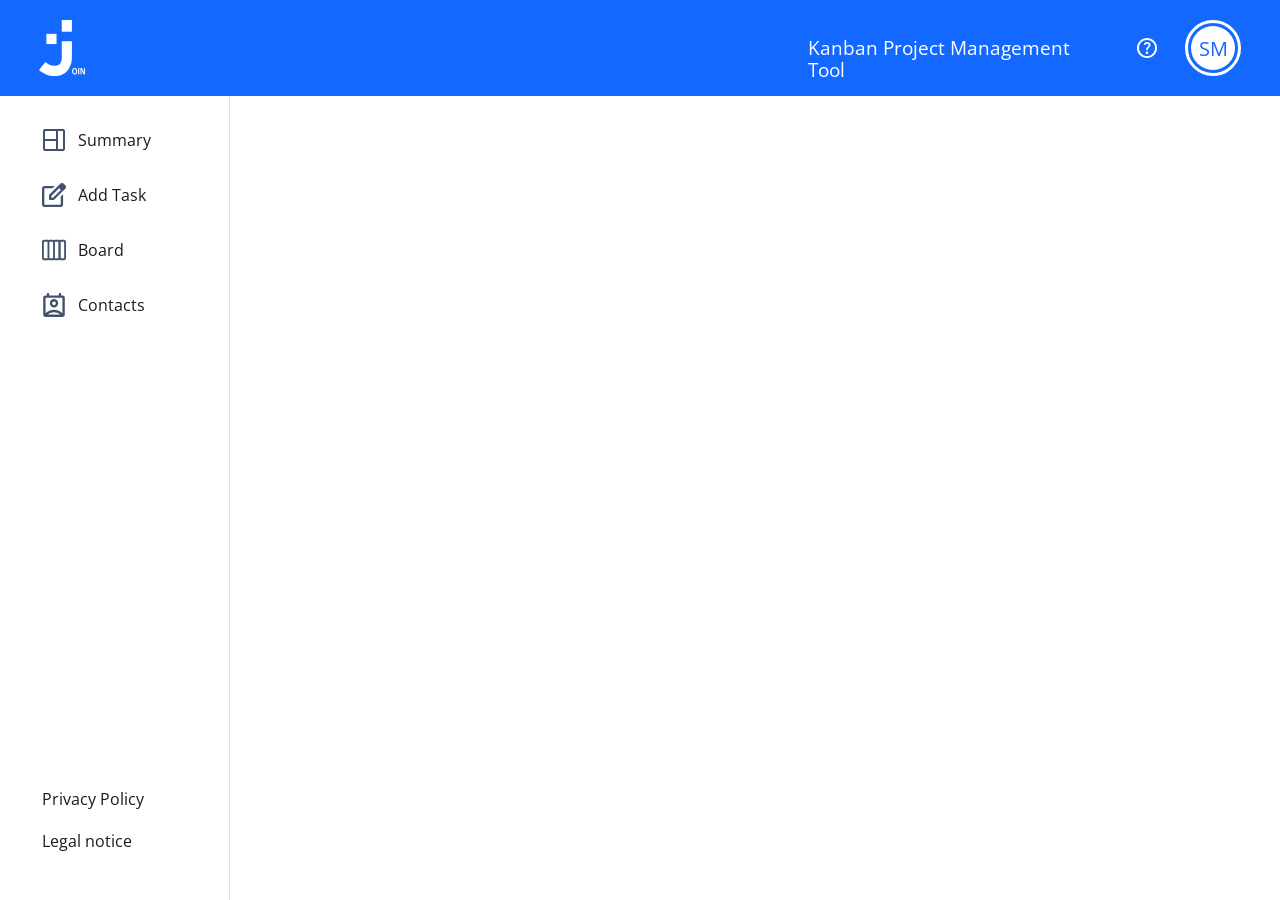
==== index.html @ cff00abb "Merge branch 'main' of https://github.com/johannes-stuschka/Join" ====
<!doctype html>
<html lang="en">

<head>
  <meta charset="UTF-8" />
  <meta name="viewport" content="width=device-width, initial-scale=1.0" />
  <title>Join</title>

  <link rel="icon" href="./assets/favicons/favicon.svg" type="image/svg+xml" />
  <link rel="icon" href="./assets/favicons/favicon.ico" sizes="32x32" />

  <link rel="stylesheet" href="./css/fonts.css" />
  <link rel="stylesheet" href="./css/base.css" />
  <link rel="stylesheet" href="./css/header.css" />
  <link rel="stylesheet" href="./css/sidebar.css" />
  <link rel="stylesheet" href="./css/content.css" />

  <script src="./templates/sidebar_template.js" defer></script>
  <script src="./js/sidebar.js" defer></script>
</head>

<body>
  <section id="header" data-include="./templates/header.html"></section>

    <div class="layout">

      <aside class="sidebar">
        <nav class="sidebar-nav" id="sidebar-nav" aria-label="Main navigation"></nav>
        <div class="sidebar-legal">
          <a href="./pages/privacy.html">Privacy Policy</a>
          <a href="./pages/legal.html">Legal notice</a>
        </div>
      </aside>

      <main class="content">

      </main>
    </div>

    <script src="./js/include.js"></script>
  </body>
</html>
---- css/fonts.css ----
/* open-sans-300 - latin */
@font-face {
  font-display: swap; /* Check https://developer.mozilla.org/en-US/docs/Web/CSS/@font-face/font-display for other options. */
  font-family: 'Open Sans';
  font-style: normal;
  font-weight: 300;
  src: url('../assets/fonts/open-sans-v44-latin-300.woff2') format('woff2'); /* Chrome 36+, Opera 23+, Firefox 39+, Safari 12+, iOS 10+ */
}
/* open-sans-300italic - latin */
@font-face {
  font-display: swap; /* Check https://developer.mozilla.org/en-US/docs/Web/CSS/@font-face/font-display for other options. */
  font-family: 'Open Sans';
  font-style: italic;
  font-weight: 300;
  src: url('../assets/fonts/open-sans-v44-latin-300italic.woff2') format('woff2'); /* Chrome 36+, Opera 23+, Firefox 39+, Safari 12+, iOS 10+ */
}
/* open-sans-regular - latin */
@font-face {
  font-display: swap; /* Check https://developer.mozilla.org/en-US/docs/Web/CSS/@font-face/font-display for other options. */
  font-family: 'Open Sans';
  font-style: normal;
  font-weight: 400;
  src: url('../assets/fonts/open-sans-v44-latin-regular.woff2') format('woff2'); /* Chrome 36+, Opera 23+, Firefox 39+, Safari 12+, iOS 10+ */
}
/* open-sans-italic - latin */
@font-face {
  font-display: swap; /* Check https://developer.mozilla.org/en-US/docs/Web/CSS/@font-face/font-display for other options. */
  font-family: 'Open Sans';
  font-style: italic;
  font-weight: 400;
  src: url('../assets/fonts/open-sans-v44-latin-italic.woff2') format('woff2'); /* Chrome 36+, Opera 23+, Firefox 39+, Safari 12+, iOS 10+ */
}
/* open-sans-500 - latin */
@font-face {
  font-display: swap; /* Check https://developer.mozilla.org/en-US/docs/Web/CSS/@font-face/font-display for other options. */
  font-family: 'Open Sans';
  font-style: normal;
  font-weight: 500;
  src: url('../assets/fonts/open-sans-v44-latin-500.woff2') format('woff2'); /* Chrome 36+, Opera 23+, Firefox 39+, Safari 12+, iOS 10+ */
}
/* open-sans-500italic - latin */
@font-face {
  font-display: swap; /* Check https://developer.mozilla.org/en-US/docs/Web/CSS/@font-face/font-display for other options. */
  font-family: 'Open Sans';
  font-style: italic;
  font-weight: 500;
  src: url('../assets/fonts/open-sans-v44-latin-500italic.woff2') format('woff2'); /* Chrome 36+, Opera 23+, Firefox 39+, Safari 12+, iOS 10+ */
}
/* open-sans-600 - latin */
@font-face {
  font-display: swap; /* Check https://developer.mozilla.org/en-US/docs/Web/CSS/@font-face/font-display for other options. */
  font-family: 'Open Sans';
  font-style: normal;
  font-weight: 600;
  src: url('../assets/fonts/open-sans-v44-latin-600.woff2') format('woff2'); /* Chrome 36+, Opera 23+, Firefox 39+, Safari 12+, iOS 10+ */
}
/* open-sans-600italic - latin */
@font-face {
  font-display: swap; /* Check https://developer.mozilla.org/en-US/docs/Web/CSS/@font-face/font-display for other options. */
  font-family: 'Open Sans';
  font-style: italic;
  font-weight: 600;
  src: url('../assets/fonts/open-sans-v44-latin-600italic.woff2') format('woff2'); /* Chrome 36+, Opera 23+, Firefox 39+, Safari 12+, iOS 10+ */
}
/* open-sans-700 - latin */
@font-face {
  font-display: swap; /* Check https://developer.mozilla.org/en-US/docs/Web/CSS/@font-face/font-display for other options. */
  font-family: 'Open Sans';
  font-style: normal;
  font-weight: 700;
  src: url('../assets/fonts/open-sans-v44-latin-700.woff2') format('woff2'); /* Chrome 36+, Opera 23+, Firefox 39+, Safari 12+, iOS 10+ */
}
/* open-sans-700italic - latin */
@font-face {
  font-display: swap; /* Check https://developer.mozilla.org/en-US/docs/Web/CSS/@font-face/font-display for other options. */
  font-family: 'Open Sans';
  font-style: italic;
  font-weight: 700;
  src: url('../assets/fonts/open-sans-v44-latin-700italic.woff2') format('woff2'); /* Chrome 36+, Opera 23+, Firefox 39+, Safari 12+, iOS 10+ */
}
/* open-sans-800 - latin */
@font-face {
  font-display: swap; /* Check https://developer.mozilla.org/en-US/docs/Web/CSS/@font-face/font-display for other options. */
  font-family: 'Open Sans';
  font-style: normal;
  font-weight: 800;
  src: url('../assets/fonts/open-sans-v44-latin-800.woff2') format('woff2'); /* Chrome 36+, Opera 23+, Firefox 39+, Safari 12+, iOS 10+ */
}
/* open-sans-800italic - latin */
@font-face {
  font-display: swap; /* Check https://developer.mozilla.org/en-US/docs/Web/CSS/@font-face/font-display for other options. */
  font-family: 'Open Sans';
  font-style: italic;
  font-weight: 800;
  src: url('../assets/fonts/open-sans-v44-latin-800italic.woff2') format('woff2'); /* Chrome 36+, Opera 23+, Firefox 39+, Safari 12+, iOS 10+ */
}
---- css/base.css ----
* {
  box-sizing: border-box;
}

body {
  margin: 0;
}

:root {
  --main-color: rgba(18, 104, 255, 1);
  --selected-color: rgba(210, 227, 255, 1);
  --hover-color: rgba(227, 238, 255, 1);

  --header-height: 96px;
}

* {
  font-family: "Open Sans", sans-serif;
  font-weight: 400;
  color: #1a1a1a;
}

.layout {
  display: flex;
}
---- css/header.css ----
.header {
  height: var(--header-height);
  margin: 0;
  display: flex;
  align-items: center;
  justify-content: space-between;
  background-color: var(--main-color);
  padding: 20px 39px;
}

.header-logo {
  width: auto;
  height: 56px;
}

.header-nav {
  display: flex;
  align-items: center;
  justify-content: space-between;
  width: 433px;
}

.header-title {
  height: 23px;
  font-size: 19px;
  width: 301px;
  line-height: 1.2;
  color: rgb(255, 255, 255, 1);
}

.header-help {
  display: flex;
  align-items: center;
  justify-content: center;
  width: 32px;
  height: 32px;
  transition: transform 0.1s ease-in-out;
}

.header-help:hover {
  transform: scale(1.2);
}

.header-user {
  height: 56px;
  width: 56px;
  border-radius: 50%;
  border: 3px solid #fff;
  padding: 3px;
  background-color: #fff;
  background-clip: content-box;
  display: flex;
  align-items: center;
  justify-content: center;
  color: var(--main-color);
  font-size: 20px;
  cursor: pointer;
}
---- css/sidebar.css ----
.sidebar {
  width: 230px;
  flex-shrink: 0;
  height: calc(100vh - var(--header-height));
  position: sticky;
  top: var(--header-height);
  display: flex;
  flex-direction: column;
  justify-content: space-between;
  padding: 24px 12px 40px 12px;
  background-color: #fff;
  border-right: 1px solid var(--selected-color);
  margin: 0;
}

.sidebar-nav {
  display: flex;
  flex-direction: column;
  gap: 15px;
}

.sidebar-btn {
  display: flex;
  align-items: center;
  gap: 12px;
  padding: 8px 30px;
  border-radius: 8px;
  text-decoration: none;
  cursor: pointer;
}

.sidebar-btn:hover {
  background-color: var(--hover-color);
}

.sidebar-btn.active,
.sidebar-btn[aria-current="page"] {
  background-color: var(--selected-color);
}

.sidebar-legal {
  display: flex;
  flex-direction: column;
  gap: 4px;
  padding-top: 16px;
}

.sidebar-legal a {
  padding: 8px 30px;
  border-radius: 8px;
  font-size: 16px;
  text-decoration: none;
}

.sidebar-legal a:hover {
  color: var(--main-color);
}
---- css/content.css ----
.content {
  display: flex;
  max-width: 1440px;
  margin: 0 auto;
  min-height: 100vh;
  position: fixed;
  flex: 1;
}
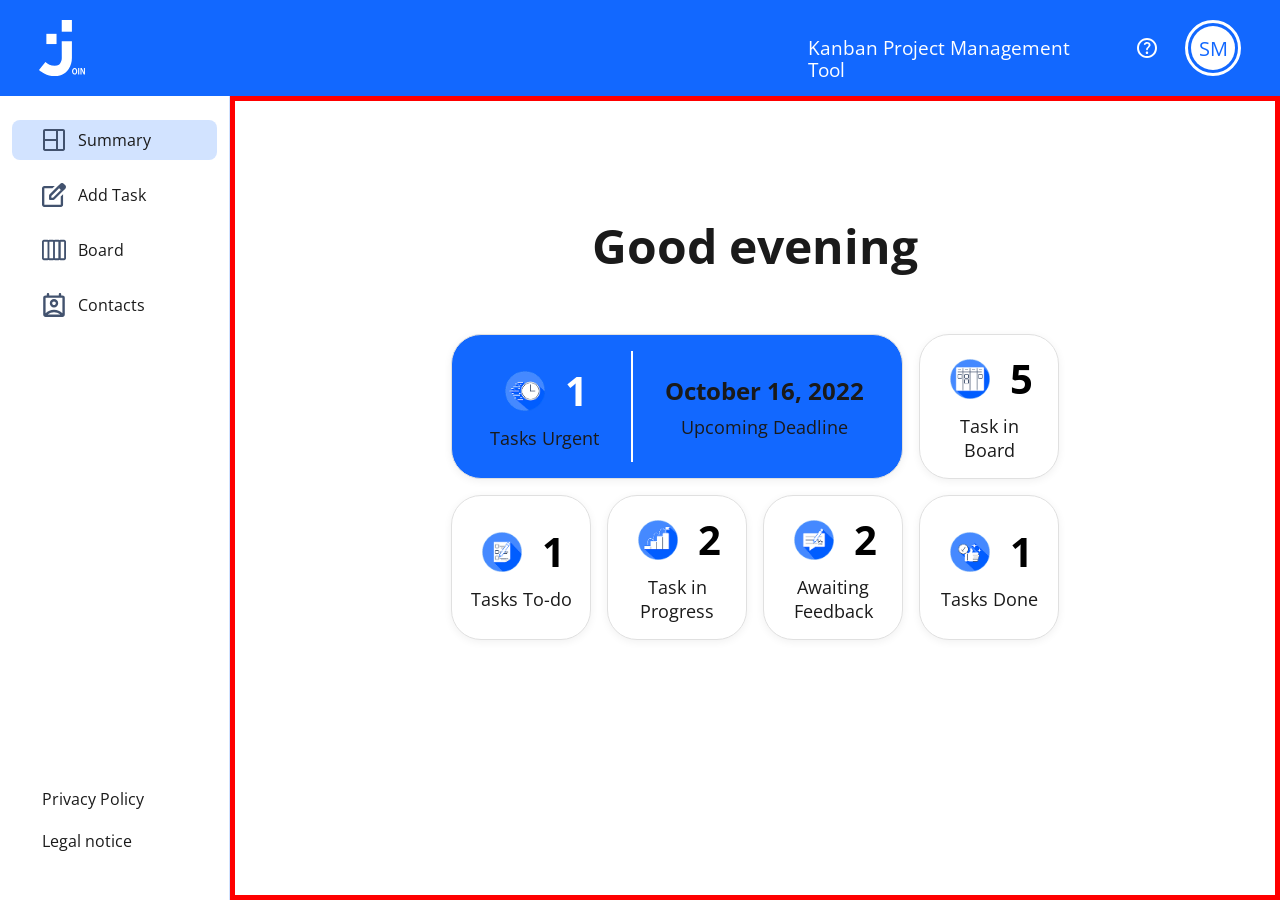
==== commit e3edf3d9: "feat: refactor layout and sidebar, update paths and remove summary page" ====
--- a/index.html
+++ b/index.html
@@ -1,42 +1,43 @@
 <!doctype html>
 <html lang="en">
+  <head>
+    <meta charset="UTF-8" />
+    <meta name="viewport" content="width=device-width, initial-scale=1.0" />
+    <title>Join | Summary</title>
 
-<head>
-  <meta charset="UTF-8" />
-  <meta name="viewport" content="width=device-width, initial-scale=1.0" />
-  <title>Join</title>
+    <link rel="icon" href="./assets/favicons/favicon.svg" type="image/svg+xml" />
+    <link rel="icon" href="./assets/favicons/favicon.ico" sizes="32x32" />
 
-  <link rel="icon" href="./assets/favicons/favicon.svg" type="image/svg+xml" />
-  <link rel="icon" href="./assets/favicons/favicon.ico" sizes="32x32" />
+    <link rel="stylesheet" href="./css/fonts.css" />
+    <link rel="stylesheet" href="./css/base.css" />
+    <link rel="stylesheet" href="./css/header.css" />
+    <link rel="stylesheet" href="./css/sidebar.css" />
+    <link rel="stylesheet" href="./css/content.css" />
+    <link rel="stylesheet" href="./css/summary.css" />
 
-  <link rel="stylesheet" href="./css/fonts.css" />
-  <link rel="stylesheet" href="./css/base.css" />
-  <link rel="stylesheet" href="./css/header.css" />
-  <link rel="stylesheet" href="./css/sidebar.css" />
-  <link rel="stylesheet" href="./css/content.css" />
+    <script src="./templates/sidebar_template.js" defer></script>
+    <script src="./js/sidebar.js" defer></script>
+  </head>
 
-  <script src="./templates/sidebar_template.js" defer></script>
-  <script src="./js/sidebar.js" defer></script>
-</head>
-
-<body>
-  <section id="header" data-include="./templates/header.html"></section>
+  <body>
+    <section id="header" data-include="./templates/header.html"></section>
 
     <div class="layout">
-
       <aside class="sidebar">
         <nav class="sidebar-nav" id="sidebar-nav" aria-label="Main navigation"></nav>
         <div class="sidebar-legal">
-          <a href="./pages/privacy.html">Privacy Policy</a>
-          <a href="./pages/legal.html">Legal notice</a>
+          <a href="../pages/privacy.html">Privacy Policy</a>
+          <a href="../pages/legal.html">Legal notice</a>
         </div>
       </aside>
 
       <main class="content">
-
+        <div class="summary" id="summary"></div>
       </main>
     </div>
 
+    <script src="./templates/summary_template.js"></script>
+    <script src="./js/summary.js"></script>
     <script src="./js/include.js"></script>
   </body>
-</html>+</html>
--- a/css/sidebar.css
+++ b/css/sidebar.css
@@ -11,6 +11,7 @@
   background-color: #fff;
   border-right: 1px solid var(--selected-color);
   margin: 0;
+  z-index: 1;
 }
 
 .sidebar-nav {
--- a/css/content.css
+++ b/css/content.css
@@ -1,8 +1,11 @@
 .content {
   display: flex;
   max-width: 1440px;
+  width: calc(100% - 230px);
   margin: 0 auto;
-  min-height: 100vh;
+  flex: 1;
+  border: 5px solid red;
+  height: calc(100vh - var(--header-height));
+  left: 230px;
   position: fixed;
-  flex: 1;
 }
--- a/css/summary.css
+++ b/css/summary.css
@@ -0,0 +1,79 @@
+.summary {
+  --summary-text: #2a3647;
+  --summary-border: #e0e0e0;
+
+  max-width: 640px;
+  margin: 0 auto;
+  padding: 80px 16px;
+}
+
+.summary-greeting {
+  display: flex;
+  flex-wrap: wrap;
+  align-items: baseline;
+  justify-content: center;
+  gap: 16px;
+  margin-bottom: 56px;
+  font-size: clamp(32px, 4vw, 48px);
+  color: var(--summary-text);
+}
+
+.greeting-text { font-weight: 400; }
+.greeting-guest { font-weight: 700; }
+.greeting-name { font-weight: 700; color: var(--main-color); }
+
+.summary-grid {
+  display: grid;
+  grid-template-columns: repeat(4, 1fr);
+  gap: 16px;
+}
+
+.summary-card {
+  display: flex;
+  flex-direction: column;
+  align-items: center;
+  justify-content: center;
+  gap: 8px;
+  min-height: 130px;
+  padding: 16px;
+  border: 1px solid var(--summary-border);
+  border-radius: 30px;
+  background: #fff;
+  box-shadow: 0 2px 8px rgba(0, 0, 0, 0.06);
+  color: var(--main-color);
+  text-align: center;
+  text-decoration: none;
+  transition: background-color 0.15s ease;
+}
+
+.summary-card:hover { background: var(--selected-color); }
+
+.card-top { display: flex; align-items: center; gap: 16px; }
+.card-icon { width: 48px; height: 48px; }
+.card-count { font-size: 40px; font-weight: 700; color: #000; }
+.card-label { font-size: 18px; }
+
+.card-urgent {
+  grid-column: span 3;
+  flex-direction: row;
+  gap: 32px;
+  background: var(--main-color);
+  color: #fff;
+}
+.card-urgent:hover { background: var(--main-color); }
+.card-urgent .card-count { color: #fff; }
+
+.urgent-left,
+.urgent-right {
+  display: flex;
+  flex-direction: column;
+  align-items: center;
+  gap: 8px;
+}
+.urgent-divider { align-self: stretch; width: 2px; background: #fff; }
+.urgent-date { font-size: 24px; font-weight: 700; }
+
+@media (max-width: 700px) {
+  .summary-grid { grid-template-columns: repeat(2, 1fr); }
+  .card-urgent { grid-column: span 2; }
+}
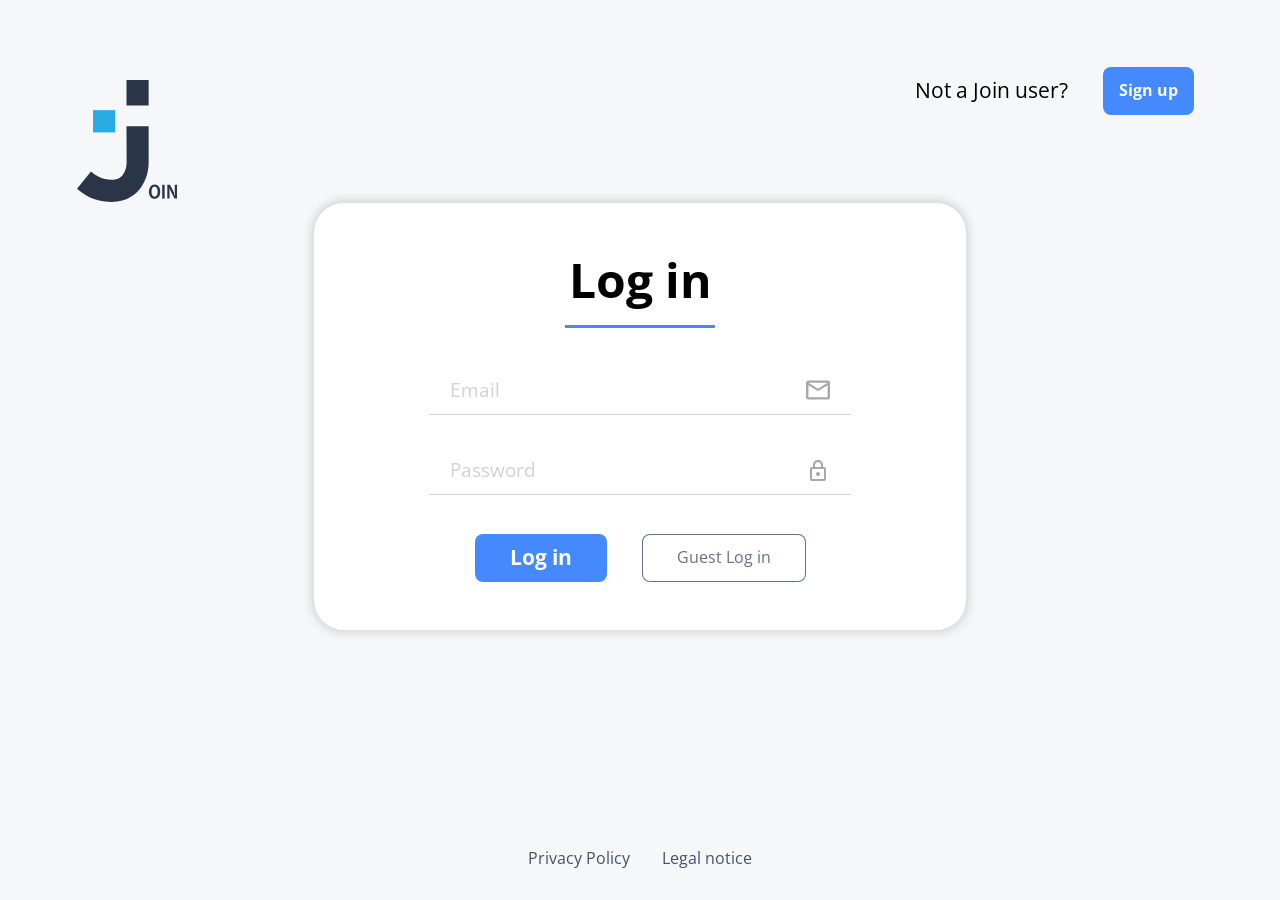
==== commit 1ac871a3: "feat: add login, sign-up and logout with Firebase auth - move summary to pages/summary.html, index.h" ====
--- a/index.html
+++ b/index.html
@@ -3,41 +3,73 @@
   <head>
     <meta charset="UTF-8" />
     <meta name="viewport" content="width=device-width, initial-scale=1.0" />
-    <title>Join | Summary</title>
+    <title>Log in | Join</title>
 
     <link rel="icon" href="./assets/favicons/favicon.svg" type="image/svg+xml" />
     <link rel="icon" href="./assets/favicons/favicon.ico" sizes="32x32" />
 
     <link rel="stylesheet" href="./css/fonts.css" />
     <link rel="stylesheet" href="./css/base.css" />
-    <link rel="stylesheet" href="./css/header.css" />
-    <link rel="stylesheet" href="./css/sidebar.css" />
-    <link rel="stylesheet" href="./css/content.css" />
-    <link rel="stylesheet" href="./css/summary.css" />
+    <link rel="stylesheet" href="./css/auth.css" />
+    <link rel="stylesheet" href="./css/auth_form.css" />
 
-    <script src="./templates/sidebar_template.js" defer></script>
-    <script src="./js/sidebar.js" defer></script>
+    <script src="./js/firebase.js" defer></script>
+    <script src="./js/auth.js" defer></script>
+    <script src="./js/auth_ui.js" defer></script>
+    <script src="./js/login.js" defer></script>
   </head>
 
-  <body>
-    <section id="header" data-include="./templates/header.html"></section>
+  <body class="splash">
+    <div class="splash-bg"></div>
 
-    <div class="layout">
-      <aside class="sidebar">
-        <nav class="sidebar-nav" id="sidebar-nav" aria-label="Main navigation"></nav>
-        <div class="sidebar-legal">
-          <a href="../pages/privacy.html">Privacy Policy</a>
-          <a href="../pages/legal.html">Legal notice</a>
-        </div>
-      </aside>
+    <div class="auth-page">
+      <div class="logo">
+        <img class="logo-dark" src="./assets/icons/logo_dark_on_light.svg" alt="Join logo" />
+        <img class="logo-light" src="./assets/icons/logo_white_on_blue.svg" alt="" />
+      </div>
 
-      <main class="content">
-        <div class="summary" id="summary"></div>
+      <main class="auth-main">
+        <section class="auth-card">
+          <h1 class="auth-title">Log in</h1>
+
+          <form id="login-form" class="auth-form" novalidate>
+            <div class="field-group">
+              <div class="field">
+                <input id="email" type="text" placeholder="Email" autocomplete="email" />
+                <img class="field-icon" src="./assets/icons/input_mail.svg" alt="" />
+              </div>
+              <p class="field-error" hidden></p>
+            </div>
+
+            <div class="field-group">
+              <div class="field">
+                <input id="password" type="password" placeholder="Password" autocomplete="current-password" />
+                <button class="field-toggle" type="button" aria-label="Show or hide password" disabled>
+                  <img src="./assets/icons/input_lock.svg" alt="" />
+                </button>
+              </div>
+              <p class="field-error" hidden></p>
+            </div>
+
+            <p class="form-error" id="loginFormError" hidden></p>
+
+            <div class="btn-row">
+              <button id="login-button" class="btn btn-primary" type="submit">Log in</button>
+              <button id="guest-button" class="btn btn-secondary" type="button">Guest Log in</button>
+            </div>
+          </form>
+        </section>
       </main>
+
+      <div class="auth-top">
+        <span class="auth-top-text">Not a Join user?</span>
+        <a class="btn btn-primary btn-small" href="./pages/sign_up.html">Sign up</a>
+      </div>
+
+      <footer class="auth-footer">
+        <a href="./pages/privacy.html">Privacy Policy</a>
+        <a href="./pages/legal.html">Legal notice</a>
+      </footer>
     </div>
-
-    <script src="./templates/summary_template.js"></script>
-    <script src="./js/summary.js"></script>
-    <script src="./js/include.js"></script>
   </body>
 </html>
--- a/css/auth.css
+++ b/css/auth.css
@@ -0,0 +1,232 @@
+body {
+  background: #f6f7f8;
+  overflow-x: hidden;
+}
+
+.auth-page {
+  --logo-w: 100px;
+  --logo-x: 77px;
+  --logo-y: 80px;
+  --splash-scale: 2.65;
+  position: relative;
+  display: flex;
+  flex-direction: column;
+  max-width: 1440px;
+  min-height: 100vh;
+  min-height: 100dvh;
+  margin: 0 auto;
+}
+
+.splash-bg {
+  position: fixed;
+  inset: 0;
+  z-index: 10;
+  background: #1268ff;
+  opacity: 0;
+  pointer-events: none;
+  transition: opacity 500ms ease-in-out;
+}
+
+body.splash .splash-bg {
+  opacity: 1;
+}
+
+.logo {
+  position: absolute;
+  top: var(--logo-y);
+  left: var(--logo-x);
+  z-index: 20;
+  width: var(--logo-w);
+  transform-origin: 0 0;
+  transition: transform 500ms ease-in-out;
+}
+
+body.splash .logo {
+  transform: translate(
+      calc(min(100vw, 1440px) / 2 - var(--logo-x) - var(--logo-w) * var(--splash-scale) / 2),
+      calc(50vh - var(--logo-y) - var(--logo-w) * 0.61 * var(--splash-scale))
+    )
+    scale(var(--splash-scale));
+}
+
+.logo img {
+  display: block;
+  width: 100%;
+  transition: opacity 500ms ease-in-out;
+}
+
+.logo-light {
+  position: absolute;
+  inset: 0;
+  opacity: 0;
+}
+
+body.splash .logo-light {
+  opacity: 1;
+}
+
+body.splash .logo-dark {
+  opacity: 0;
+}
+
+.auth-main,
+.auth-top,
+.auth-footer {
+  transition: opacity 500ms ease-in-out;
+}
+
+body.splash .auth-main,
+body.splash .auth-top,
+body.splash .auth-footer {
+  opacity: 0;
+  pointer-events: none;
+}
+
+.auth-main {
+  display: flex;
+  flex: 1;
+  align-items: center;
+  justify-content: center;
+  padding: 120px 16px;
+}
+
+.auth-top {
+  position: absolute;
+  top: 67px;
+  right: 86px;
+  z-index: 5;
+  display: flex;
+  align-items: center;
+  gap: 35px;
+}
+
+.auth-top-text {
+  font-size: 21px;
+  line-height: 1.2;
+  color: #000;
+}
+
+.auth-card {
+  position: relative;
+  display: flex;
+  flex-direction: column;
+  gap: 39px;
+  width: 100%;
+  max-width: 652px;
+  padding: 48px 115px;
+  background: #fff;
+  border-radius: 30px;
+  box-shadow: 0 0 10px 3px rgba(0, 0, 0, 0.14);
+}
+
+.auth-card-signup {
+  gap: 35px;
+  max-width: 598px;
+  padding: 48px 88px;
+  box-shadow: 0 0 14px 3px rgba(0, 0, 0, 0.04);
+}
+
+.auth-title {
+  margin: 0;
+  font-size: 48px;
+  font-weight: 700;
+  line-height: 1.2;
+  text-align: center;
+  color: #000;
+}
+
+.auth-title::after {
+  content: "";
+  display: block;
+  width: 150px;
+  height: 3px;
+  margin: 16px auto 0;
+  background: #4589ff;
+}
+
+.back-link {
+  position: absolute;
+  top: 58px;
+  left: 48px;
+  display: flex;
+  align-items: center;
+  justify-content: center;
+  width: 37px;
+  height: 37px;
+  border-radius: 50%;
+  transition: background-color 100ms;
+}
+
+.back-link:hover {
+  background: #edf2fa;
+}
+
+.auth-form {
+  --form-gap: 32px;
+  display: flex;
+  flex-direction: column;
+  gap: var(--form-gap);
+}
+
+.auth-card-signup .auth-form {
+  --form-gap: 24px;
+}
+
+@media (max-width: 1100px) {
+  .auth-main {
+    padding-top: 220px;
+  }
+}
+
+@media (max-width: 700px) {
+  .auth-card,
+  .auth-card-signup {
+    padding-right: 40px;
+    padding-left: 40px;
+  }
+
+  .auth-top {
+    right: 24px;
+  }
+}
+
+@media (max-width: 600px) {
+  .auth-page {
+    --logo-w: 64px;
+    --logo-x: 38px;
+    --logo-y: 37px;
+    --splash-scale: 2;
+  }
+
+  .auth-main {
+    padding: 130px 16px 24px;
+  }
+
+  .auth-card,
+  .auth-card-signup {
+    gap: 32px;
+    max-width: 396px;
+    padding: 32px 16px;
+  }
+
+  .auth-title {
+    font-size: 47px;
+  }
+
+  .auth-title::after {
+    width: 88px;
+  }
+
+  .back-link {
+    top: 40px;
+    left: 16px;
+  }
+
+  .auth-top {
+    position: static;
+    flex-wrap: wrap;
+    justify-content: center;
+    gap: 16px 35px;
+    padding: 0 16px 16px;
+  }
+}
--- a/css/auth_form.css
+++ b/css/auth_form.css
@@ -0,0 +1,285 @@
+input,
+button {
+  border: unset;
+  background: none;
+}
+
+button {
+  cursor: pointer;
+}
+
+.field {
+  display: flex;
+  align-items: center;
+  gap: 10px;
+  height: 48px;
+  padding: 12px 21px;
+  background: #fff;
+  border-bottom: 1px solid #d1d1d1;
+  transition: border-color 100ms;
+}
+
+.field:focus-within {
+  border-bottom-color: #005dff;
+}
+
+.field.error {
+  border-bottom-color: #e60026;
+}
+
+.field input {
+  flex: 1;
+  min-width: 0;
+  padding: 0;
+  outline: none;
+  font-size: 19px;
+  line-height: 1.2;
+  color: #000;
+}
+
+.field input::placeholder {
+  color: #d1d1d1;
+  opacity: 1;
+}
+
+.field-icon,
+.field-toggle {
+  display: flex;
+  flex-shrink: 0;
+  align-items: center;
+  justify-content: center;
+  width: 24px;
+  height: 24px;
+  padding: 0;
+}
+
+.field-toggle:disabled {
+  cursor: default;
+}
+
+.field-error {
+  margin: 8px 0 0;
+  font-size: 16px;
+  line-height: 1.2;
+  color: #e60026;
+}
+
+.form-error {
+  margin: 0 0 16px;
+  font-size: 16px;
+  line-height: 1.2;
+  color: #e60026;
+}
+
+.form-error[hidden] {
+  display: none;
+}
+
+.btn {
+  display: inline-flex;
+  align-items: center;
+  justify-content: center;
+  height: 48px;
+  padding: 0 35px;
+  border-radius: 8px;
+  font-size: 21px;
+  font-weight: 700;
+  line-height: 1.2;
+  text-decoration: none;
+  cursor: pointer;
+  transition: background-color 100ms, box-shadow 100ms, color 100ms;
+}
+
+.btn-primary {
+  background: #4589ff;
+  color: #fff;
+}
+
+.btn-primary:hover {
+  background: #005dff;
+  box-shadow: 0 4px 8px rgba(0, 0, 0, 0.2);
+}
+
+.btn-primary:disabled {
+  background: #a8a8a8;
+  box-shadow: none;
+  cursor: default;
+}
+
+.btn-secondary {
+  background: #fff;
+  box-shadow: inset 0 0 0 1px #647188;
+  font-size: 16px;
+  font-weight: 400;
+  color: #647188;
+}
+
+.btn-secondary:hover {
+  box-shadow: inset 0 0 0 2px #4589ff, 0 4px 8px rgba(0, 0, 0, 0.2);
+  color: #4589ff;
+}
+
+.btn-small {
+  padding: 0 16px;
+  font-size: 16px;
+}
+
+.btn:focus-visible,
+.back-link:focus-visible,
+.field-toggle:focus-visible {
+  outline: 2px solid #005dff;
+  outline-offset: 2px;
+}
+
+.btn-row {
+  display: flex;
+  flex-wrap: wrap;
+  justify-content: center;
+  gap: 20px 35px;
+  margin-top: 7px;
+}
+
+.auth-card-signup .btn-primary {
+  align-self: center;
+  margin-top: 11px;
+  padding: 0 20px;
+  font-weight: 400;
+}
+
+.checkbox {
+  position: relative;
+  display: flex;
+  align-items: center;
+  gap: 4px;
+  width: fit-content;
+  margin-top: -8px;
+  cursor: pointer;
+}
+
+.checkbox input {
+  position: absolute;
+  top: 0;
+  left: 0;
+  width: 24px;
+  height: 24px;
+  margin: 0;
+  opacity: 0;
+  cursor: pointer;
+}
+
+.checkbox-box {
+  position: relative;
+  flex-shrink: 0;
+  width: 24px;
+  height: 24px;
+  border-radius: 50%;
+  transition: background-color 100ms;
+}
+
+.checkbox:hover .checkbox-box {
+  background: #edf2fa;
+}
+
+.checkbox-box::before {
+  content: "";
+  position: absolute;
+  inset: 4px;
+  border: 2px solid #4589ff;
+  border-radius: 3px;
+}
+
+.checkbox-box::after {
+  content: "";
+  position: absolute;
+  top: 8px;
+  left: 7px;
+  width: 10px;
+  height: 5px;
+  border-bottom: 2px solid #4589ff;
+  border-left: 2px solid #4589ff;
+  opacity: 0;
+  transform: rotate(-45deg);
+  transition: opacity 100ms;
+}
+
+.checkbox input:checked + .checkbox-box::after {
+  opacity: 1;
+}
+
+.checkbox input:focus-visible + .checkbox-box {
+  outline: 2px solid #005dff;
+}
+
+.checkbox-text,
+.checkbox-text a {
+  font-size: 16px;
+  line-height: 1.2;
+  color: #647188;
+}
+
+.checkbox-text a {
+  color: #005dff;
+  transition: text-decoration-color 100ms;
+}
+
+.checkbox-text a:hover {
+  text-decoration: underline;
+}
+
+.auth-footer {
+  display: flex;
+  justify-content: center;
+  gap: 16px;
+  padding: 8px 16px 24px;
+}
+
+.auth-footer a {
+  padding: 8px;
+  font-size: 16px;
+  line-height: 1.2;
+  text-decoration: none;
+  color: #42526e;
+  transition: color 100ms;
+}
+
+.auth-footer a:hover {
+  color: #005dff;
+}
+
+.toast {
+  position: fixed;
+  top: 50%;
+  left: 50%;
+  z-index: 30;
+  display: flex;
+  align-items: center;
+  justify-content: center;
+  width: min(326px, calc(100% - 32px));
+  height: 74px;
+  padding: 0 16px;
+  background: #4589ff;
+  border-radius: 20px;
+  box-shadow: 0 0 4px rgba(0, 0, 0, 0.15);
+  font-size: 23px;
+  line-height: 1.2;
+  text-align: center;
+  color: #fff;
+  transform: translate(-50%, calc(50vh + 50%));
+  transition: transform 400ms ease-out;
+}
+
+.toast.show {
+  transform: translate(-50%, -50%);
+}
+
+@media (max-width: 600px) {
+  .btn-row {
+    flex-direction: column;
+    align-items: center;
+  }
+
+  .btn-row .btn {
+    width: 180px;
+    font-size: 16px;
+  }
+}
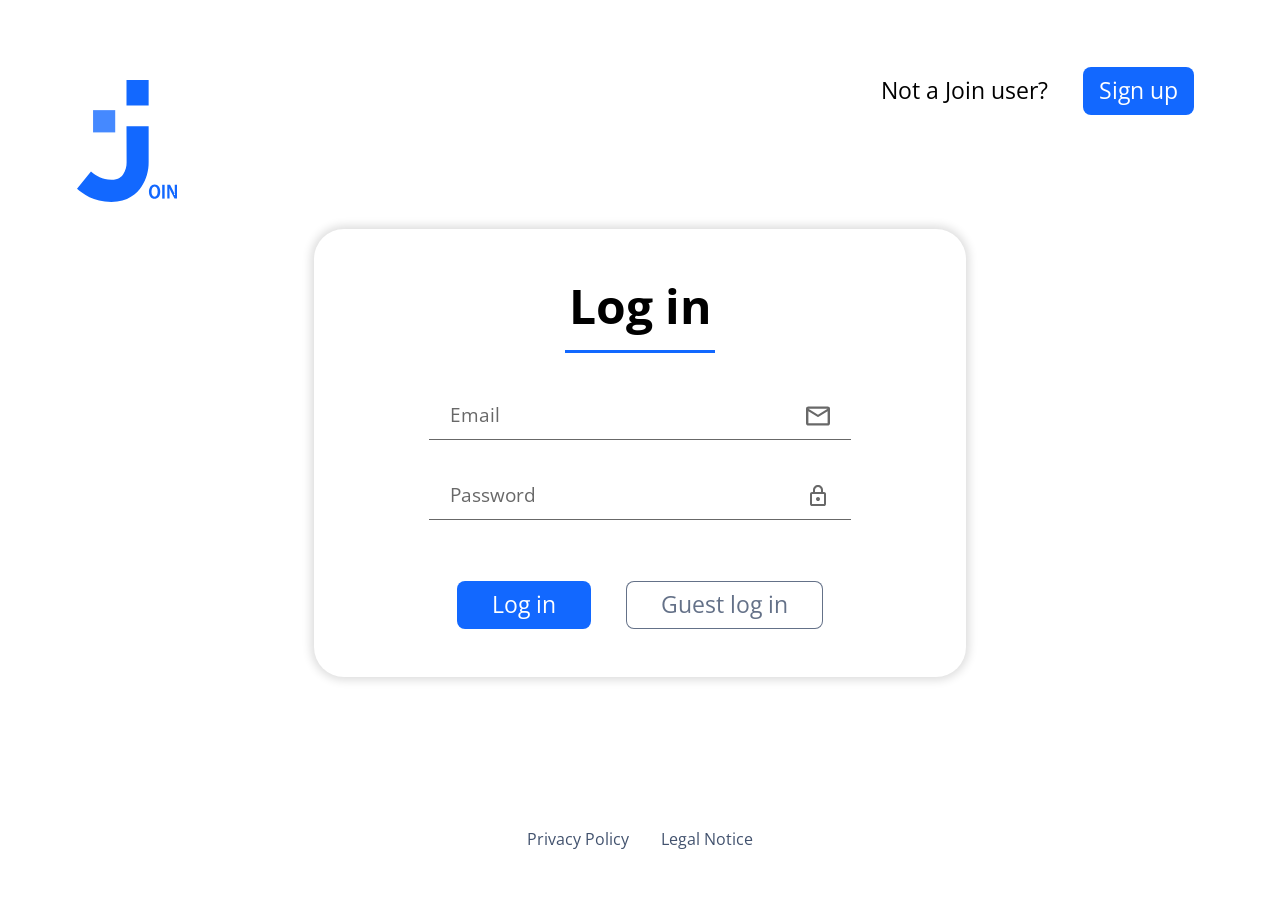
==== commit 5e95161e: "feat: update SVG icons and styles for authentication pages - Changed icon colors from #A8A8A8 to #68" ====
--- a/index.html
+++ b/index.html
@@ -1,75 +1,77 @@
 <!doctype html>
 <html lang="en">
-  <head>
-    <meta charset="UTF-8" />
-    <meta name="viewport" content="width=device-width, initial-scale=1.0" />
-    <title>Log in | Join</title>
 
-    <link rel="icon" href="./assets/favicons/favicon.svg" type="image/svg+xml" />
-    <link rel="icon" href="./assets/favicons/favicon.ico" sizes="32x32" />
+<head>
+  <meta charset="UTF-8" />
+  <meta name="viewport" content="width=device-width, initial-scale=1.0" />
+  <title>Log in | Join</title>
 
-    <link rel="stylesheet" href="./css/fonts.css" />
-    <link rel="stylesheet" href="./css/base.css" />
-    <link rel="stylesheet" href="./css/auth.css" />
-    <link rel="stylesheet" href="./css/auth_form.css" />
+  <link rel="icon" href="./assets/favicons/favicon.svg" type="image/svg+xml" />
+  <link rel="icon" href="./assets/favicons/favicon.ico" sizes="32x32" />
 
-    <script src="./js/firebase.js" defer></script>
-    <script src="./js/auth.js" defer></script>
-    <script src="./js/auth_ui.js" defer></script>
-    <script src="./js/login.js" defer></script>
-  </head>
+  <link rel="stylesheet" href="./css/fonts.css" />
+  <link rel="stylesheet" href="./css/base.css" />
+  <link rel="stylesheet" href="./css/auth.css" />
+  <link rel="stylesheet" href="./css/auth_form.css" />
 
-  <body class="splash">
-    <div class="splash-bg"></div>
+  <script src="./js/firebase.js" defer></script>
+  <script src="./js/auth.js" defer></script>
+  <script src="./js/auth_ui.js" defer></script>
+  <script src="./js/login.js" defer></script>
+</head>
 
-    <div class="auth-page">
-      <div class="logo">
-        <img class="logo-dark" src="./assets/icons/logo_dark_on_light.svg" alt="Join logo" />
-        <img class="logo-light" src="./assets/icons/logo_white_on_blue.svg" alt="" />
-      </div>
+<body class="splash">
+  <div class="splash-bg"></div>
 
-      <main class="auth-main">
-        <section class="auth-card">
-          <h1 class="auth-title">Log in</h1>
+  <div class="auth-page">
+    <div class="logo">
+      <img class="logo-dark" src="./assets/icons/logo_blue.svg" alt="Join logo" />
+      <img class="logo-light" src="./assets/icons/logo_white.svg" alt="" />
+    </div>
 
-          <form id="login-form" class="auth-form" novalidate>
-            <div class="field-group">
-              <div class="field">
-                <input id="email" type="text" placeholder="Email" autocomplete="email" />
-                <img class="field-icon" src="./assets/icons/input_mail.svg" alt="" />
-              </div>
-              <p class="field-error" hidden></p>
+    <main class="auth-main">
+      <section class="auth-card">
+        <h1 class="auth-title">Log in</h1>
+
+        <form id="login-form" class="auth-form" novalidate>
+          <div class="field-group">
+            <div class="field">
+              <input id="email" type="text" placeholder="Email" autocomplete="email" />
+              <img class="field-icon" src="./assets/icons/input_mail.svg" alt="" />
             </div>
+            <p class="field-error" hidden></p>
+          </div>
 
-            <div class="field-group">
-              <div class="field">
-                <input id="password" type="password" placeholder="Password" autocomplete="current-password" />
-                <button class="field-toggle" type="button" aria-label="Show or hide password" disabled>
-                  <img src="./assets/icons/input_lock.svg" alt="" />
-                </button>
-              </div>
-              <p class="field-error" hidden></p>
+          <div class="field-group">
+            <div class="field">
+              <input id="password" type="password" placeholder="Password" autocomplete="current-password" />
+              <button class="field-toggle" type="button" aria-label="Show or hide password" disabled>
+                <img src="./assets/icons/input_lock.svg" alt="" />
+              </button>
             </div>
+            <p class="field-error" hidden></p>
+          </div>
 
-            <p class="form-error" id="loginFormError" hidden></p>
+          <p class="form-error" id="loginFormError" hidden></p>
 
-            <div class="btn-row">
-              <button id="login-button" class="btn btn-primary" type="submit">Log in</button>
-              <button id="guest-button" class="btn btn-secondary" type="button">Guest Log in</button>
-            </div>
-          </form>
-        </section>
-      </main>
+          <div class="btn-row">
+            <button id="login-button" class="btn btn-primary" type="submit">Log in</button>
+            <button id="guest-button" class="btn btn-secondary" type="button">Guest log in</button>
+          </div>
+        </form>
+      </section>
+    </main>
 
-      <div class="auth-top">
-        <span class="auth-top-text">Not a Join user?</span>
-        <a class="btn btn-primary btn-small" href="./pages/sign_up.html">Sign up</a>
-      </div>
+    <div class="auth-top">
+      <span class="auth-top-text">Not a Join user?</span>
+      <a class="btn btn-primary btn-small" href="./pages/sign_up.html">Sign up</a>
+    </div>
 
-      <footer class="auth-footer">
-        <a href="./pages/privacy.html">Privacy Policy</a>
-        <a href="./pages/legal.html">Legal notice</a>
-      </footer>
-    </div>
-  </body>
-</html>
+    <footer class="auth-footer">
+      <a href="./pages/privacy.html">Privacy Policy</a>
+      <a href="./pages/legal.html">Legal Notice</a>
+    </footer>
+  </div>
+</body>
+
+</html>
--- a/css/base.css
+++ b/css/base.css
@@ -18,8 +18,10 @@
   font-family: "Open Sans", sans-serif;
   font-weight: 400;
   color: #1a1a1a;
+  scrollbar-color: var(--main-color) transparent;
+  scrollbar-width: thin;
 }
 
 .layout {
   display: flex;
-}
+}
--- a/css/auth.css
+++ b/css/auth.css
@@ -1,6 +1,10 @@
 body {
-  background: #f6f7f8;
+  background: #fff;
   overflow-x: hidden;
+}
+
+body.auth-blue {
+  background: var(--main-color);
 }
 
 .auth-page {
@@ -21,7 +25,7 @@
   position: fixed;
   inset: 0;
   z-index: 10;
-  background: #1268ff;
+  background: var(--main-color);
   opacity: 0;
   pointer-events: none;
   transition: opacity 500ms ease-in-out;
@@ -87,7 +91,11 @@
   flex: 1;
   align-items: center;
   justify-content: center;
-  padding: 120px 16px;
+  padding: 116px 16px 24px;
+}
+
+.auth-main-signup {
+  padding-top: clamp(24px, calc(50vh - 402px), 110px);
 }
 
 .auth-top {
@@ -101,7 +109,7 @@
 }
 
 .auth-top-text {
-  font-size: 21px;
+  font-size: 23px;
   line-height: 1.2;
   color: #000;
 }
@@ -123,7 +131,6 @@
   gap: 35px;
   max-width: 598px;
   padding: 48px 88px;
-  box-shadow: 0 0 14px 3px rgba(0, 0, 0, 0.04);
 }
 
 .auth-title {
@@ -141,7 +148,7 @@
   width: 150px;
   height: 3px;
   margin: 16px auto 0;
-  background: #4589ff;
+  background: var(--main-color);
 }
 
 .back-link {
@@ -173,8 +180,21 @@
 }
 
 @media (max-width: 1100px) {
-  .auth-main {
-    padding-top: 220px;
+  .auth-page {
+    --logo-w: 64px;
+    --logo-x: 38px;
+    --logo-y: 37px;
+    --splash-scale: 2;
+  }
+
+  .auth-main:not(.auth-main-signup) {
+    padding-top: 130px;
+  }
+}
+
+@media (max-width: 820px) {
+  .auth-main-signup {
+    padding-top: 130px;
   }
 }
 
@@ -191,17 +211,6 @@
 }
 
 @media (max-width: 600px) {
-  .auth-page {
-    --logo-w: 64px;
-    --logo-x: 38px;
-    --logo-y: 37px;
-    --splash-scale: 2;
-  }
-
-  .auth-main {
-    padding: 130px 16px 24px;
-  }
-
   .auth-card,
   .auth-card-signup {
     gap: 32px;
@@ -220,6 +229,10 @@
   .back-link {
     top: 40px;
     left: 16px;
+  }
+
+  .auth-top-text {
+    font-size: 19px;
   }
 
   .auth-top {
--- a/css/auth_form.css
+++ b/css/auth_form.css
@@ -15,7 +15,7 @@
   height: 48px;
   padding: 12px 21px;
   background: #fff;
-  border-bottom: 1px solid #d1d1d1;
+  border-bottom: 1px solid #686868;
   transition: border-color 100ms;
 }
 
@@ -38,7 +38,7 @@
 }
 
 .field input::placeholder {
-  color: #d1d1d1;
+  color: #686868;
   opacity: 1;
 }
 
@@ -82,8 +82,8 @@
   height: 48px;
   padding: 0 35px;
   border-radius: 8px;
-  font-size: 21px;
-  font-weight: 700;
+  font-size: 23px;
+  font-weight: 400;
   line-height: 1.2;
   text-decoration: none;
   cursor: pointer;
@@ -91,7 +91,7 @@
 }
 
 .btn-primary {
-  background: #4589ff;
+  background: var(--main-color);
   color: #fff;
 }
 
@@ -101,7 +101,7 @@
 }
 
 .btn-primary:disabled {
-  background: #a8a8a8;
+  background: var(--main-color);
   box-shadow: none;
   cursor: default;
 }
@@ -109,19 +109,16 @@
 .btn-secondary {
   background: #fff;
   box-shadow: inset 0 0 0 1px #647188;
-  font-size: 16px;
-  font-weight: 400;
   color: #647188;
 }
 
 .btn-secondary:hover {
-  box-shadow: inset 0 0 0 2px #4589ff, 0 4px 8px rgba(0, 0, 0, 0.2);
-  color: #4589ff;
+  box-shadow: inset 0 0 0 2px var(--main-color), 0 4px 8px rgba(0, 0, 0, 0.2);
+  color: var(--main-color);
 }
 
 .btn-small {
   padding: 0 16px;
-  font-size: 16px;
 }
 
 .btn:focus-visible,
@@ -136,14 +133,24 @@
   flex-wrap: wrap;
   justify-content: center;
   gap: 20px 35px;
-  margin-top: 7px;
+  margin-top: 29px;
 }
 
 .auth-card-signup .btn-primary {
   align-self: center;
+  height: 43px;
   margin-top: 11px;
   padding: 0 20px;
-  font-weight: 400;
+  font-size: 19px;
+}
+
+.auth-card-signup .checkbox {
+  align-self: center;
+  margin-top: 12px;
+}
+
+.auth-card-signup .field-error {
+  font-size: 13px;
 }
 
 .checkbox {
@@ -184,7 +191,7 @@
   content: "";
   position: absolute;
   inset: 4px;
-  border: 2px solid #4589ff;
+  border: 2px solid var(--main-color);
   border-radius: 3px;
 }
 
@@ -195,8 +202,8 @@
   left: 7px;
   width: 10px;
   height: 5px;
-  border-bottom: 2px solid #4589ff;
-  border-left: 2px solid #4589ff;
+  border-bottom: 2px solid var(--main-color);
+  border-left: 2px solid var(--main-color);
   opacity: 0;
   transform: rotate(-45deg);
   transition: opacity 100ms;
@@ -214,12 +221,12 @@
 .checkbox-text a {
   font-size: 16px;
   line-height: 1.2;
-  color: #647188;
+  color: #42526e;
 }
 
 .checkbox-text a {
   color: #005dff;
-  transition: text-decoration-color 100ms;
+  text-decoration: none;
 }
 
 .checkbox-text a:hover {
@@ -230,7 +237,7 @@
   display: flex;
   justify-content: center;
   gap: 16px;
-  padding: 8px 16px 24px;
+  padding: 8px 16px 43px;
 }
 
 .auth-footer a {
@@ -244,6 +251,14 @@
 
 .auth-footer a:hover {
   color: #005dff;
+}
+
+.auth-blue .auth-footer a {
+  color: #fff;
+}
+
+.auth-blue .auth-footer a:hover {
+  text-decoration: underline;
 }
 
 .toast {
@@ -257,7 +272,7 @@
   width: min(326px, calc(100% - 32px));
   height: 74px;
   padding: 0 16px;
-  background: #4589ff;
+  background: var(--main-color);
   border-radius: 20px;
   box-shadow: 0 0 4px rgba(0, 0, 0, 0.15);
   font-size: 23px;
@@ -276,10 +291,30 @@
   .btn-row {
     flex-direction: column;
     align-items: center;
-  }
-
-  .btn-row .btn {
+    margin-top: 24px;
+  }
+
+  .btn,
+  .auth-card-signup .btn-primary {
+    font-size: 16px;
+  }
+
+  .auth-footer {
+    padding-bottom: 24px;
+  }
+
+  .btn-row .btn,
+  .auth-card-signup .btn-primary {
     width: 180px;
-    font-size: 16px;
-  }
-}
+    height: 48px;
+  }
+
+  .btn-secondary {
+    box-shadow: inset 0 0 0 1px #42526e;
+    color: #42526e;
+  }
+
+  .auth-top .btn-small {
+    height: 43px;
+  }
+}
